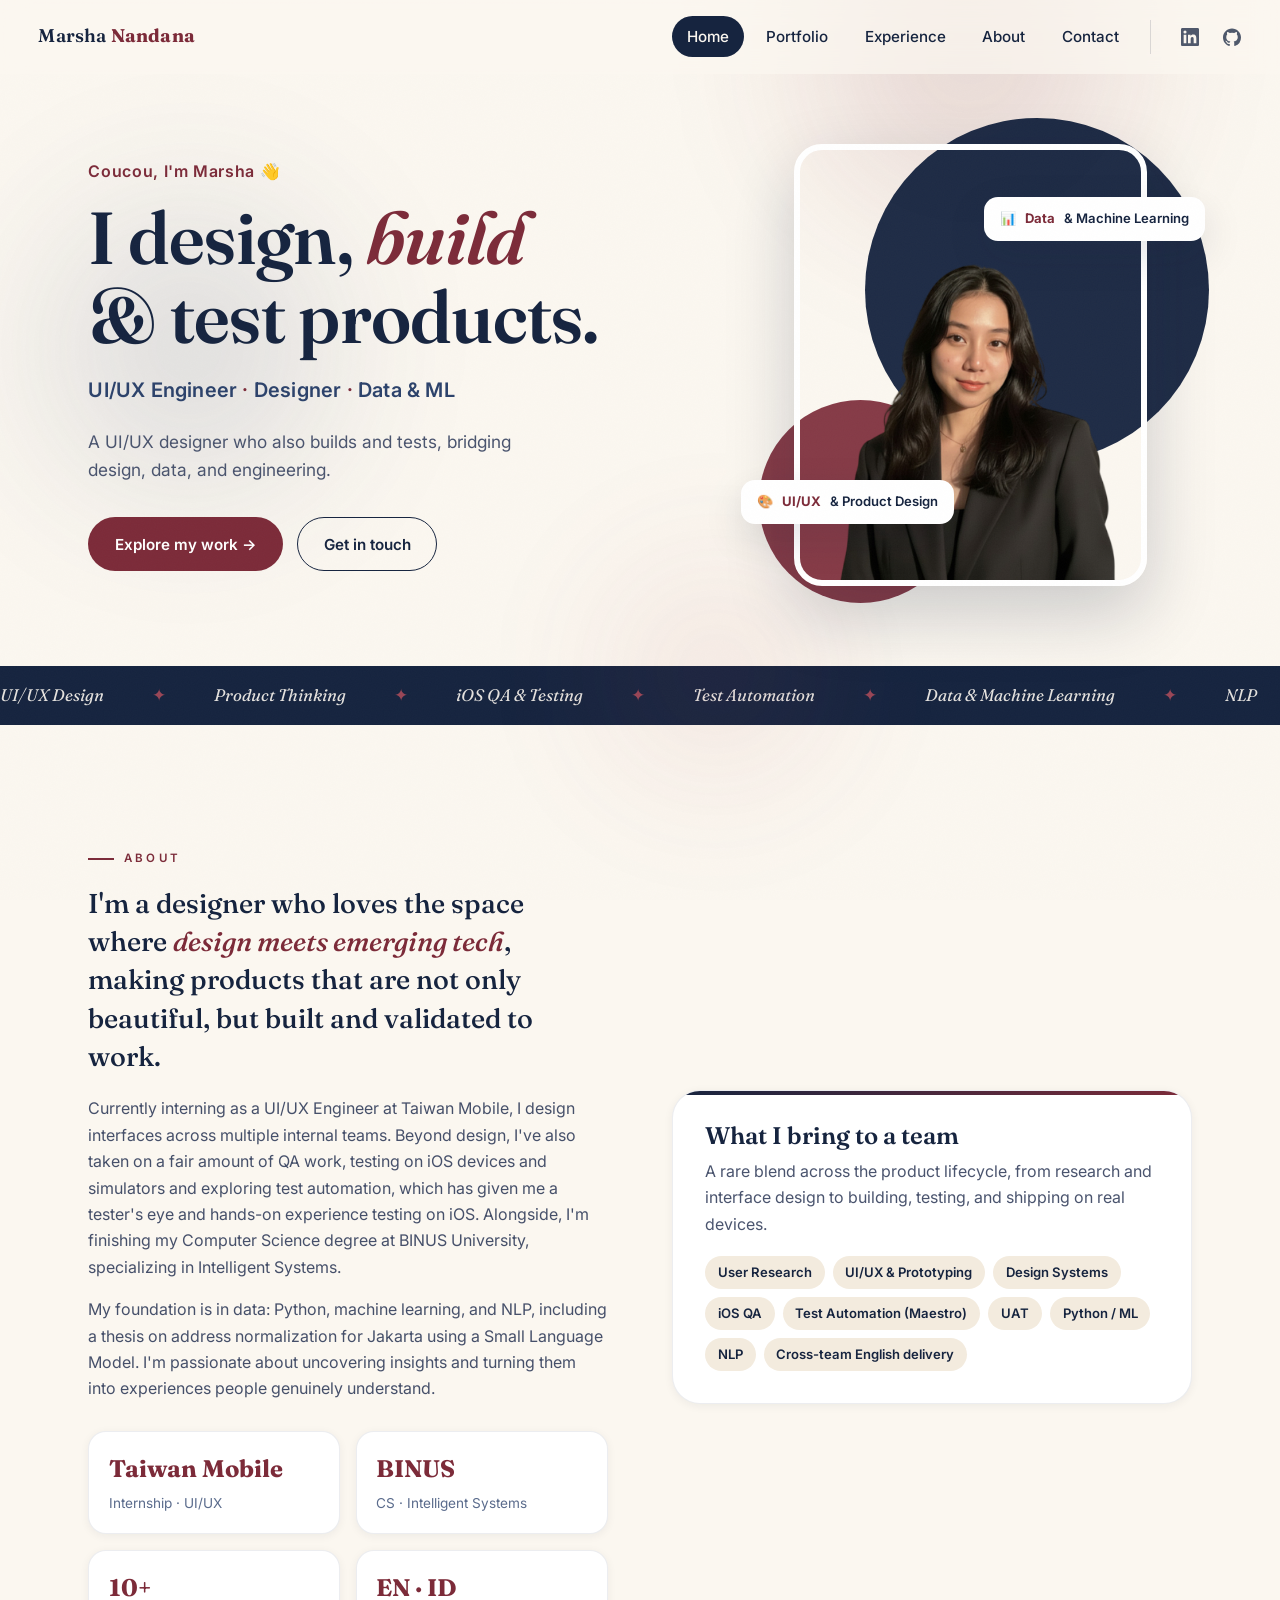
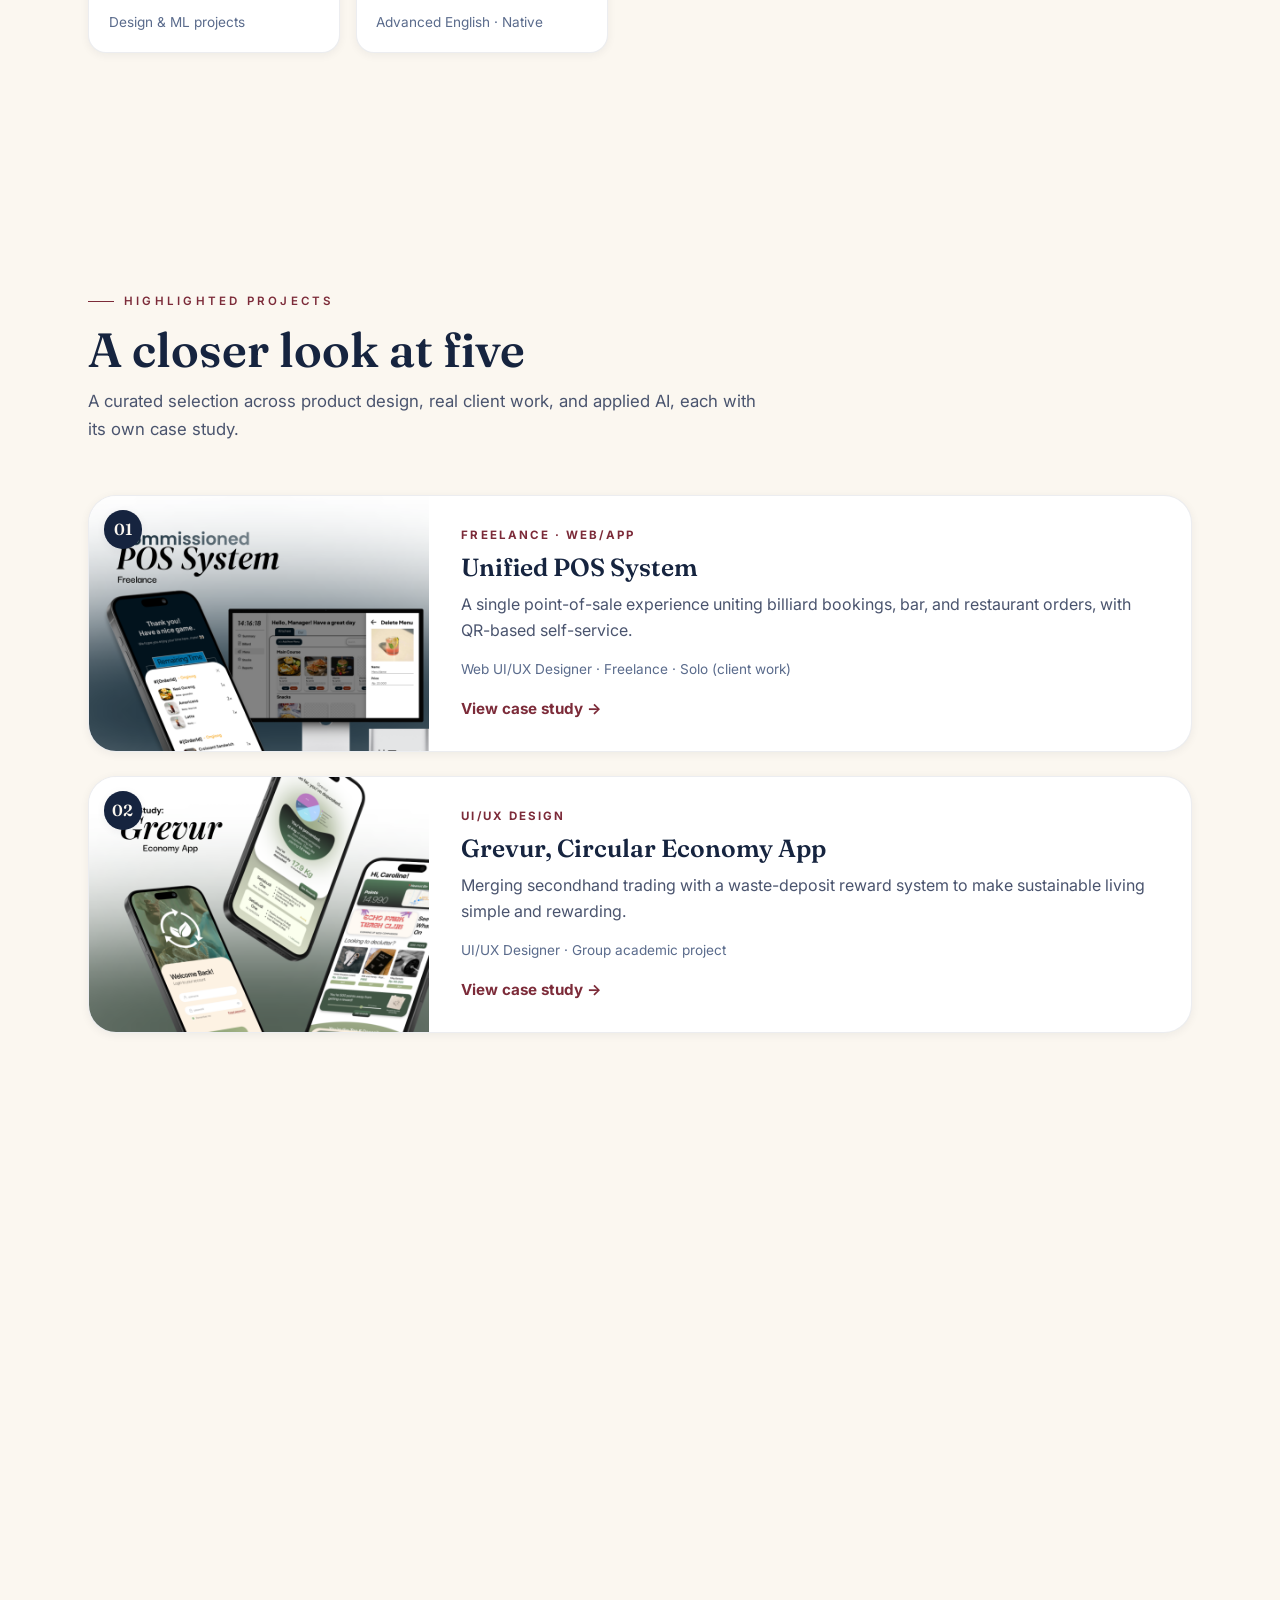
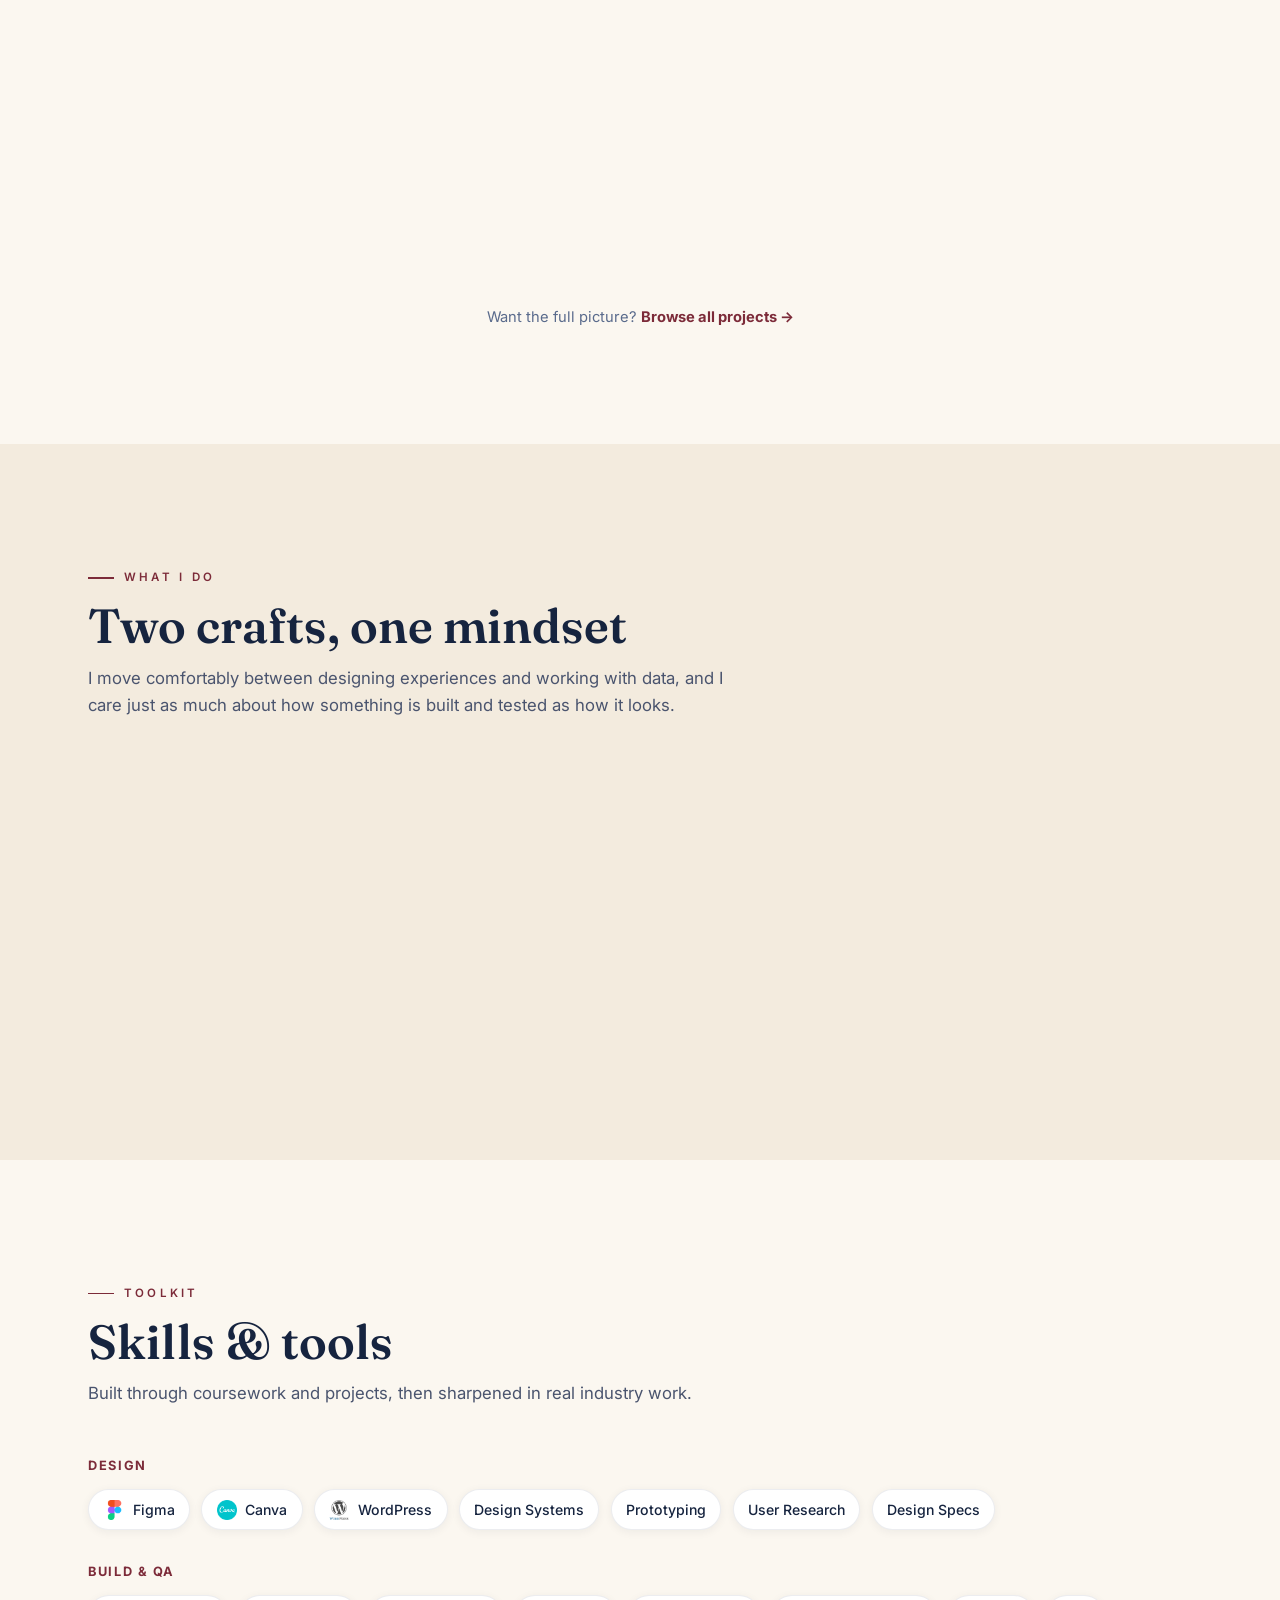
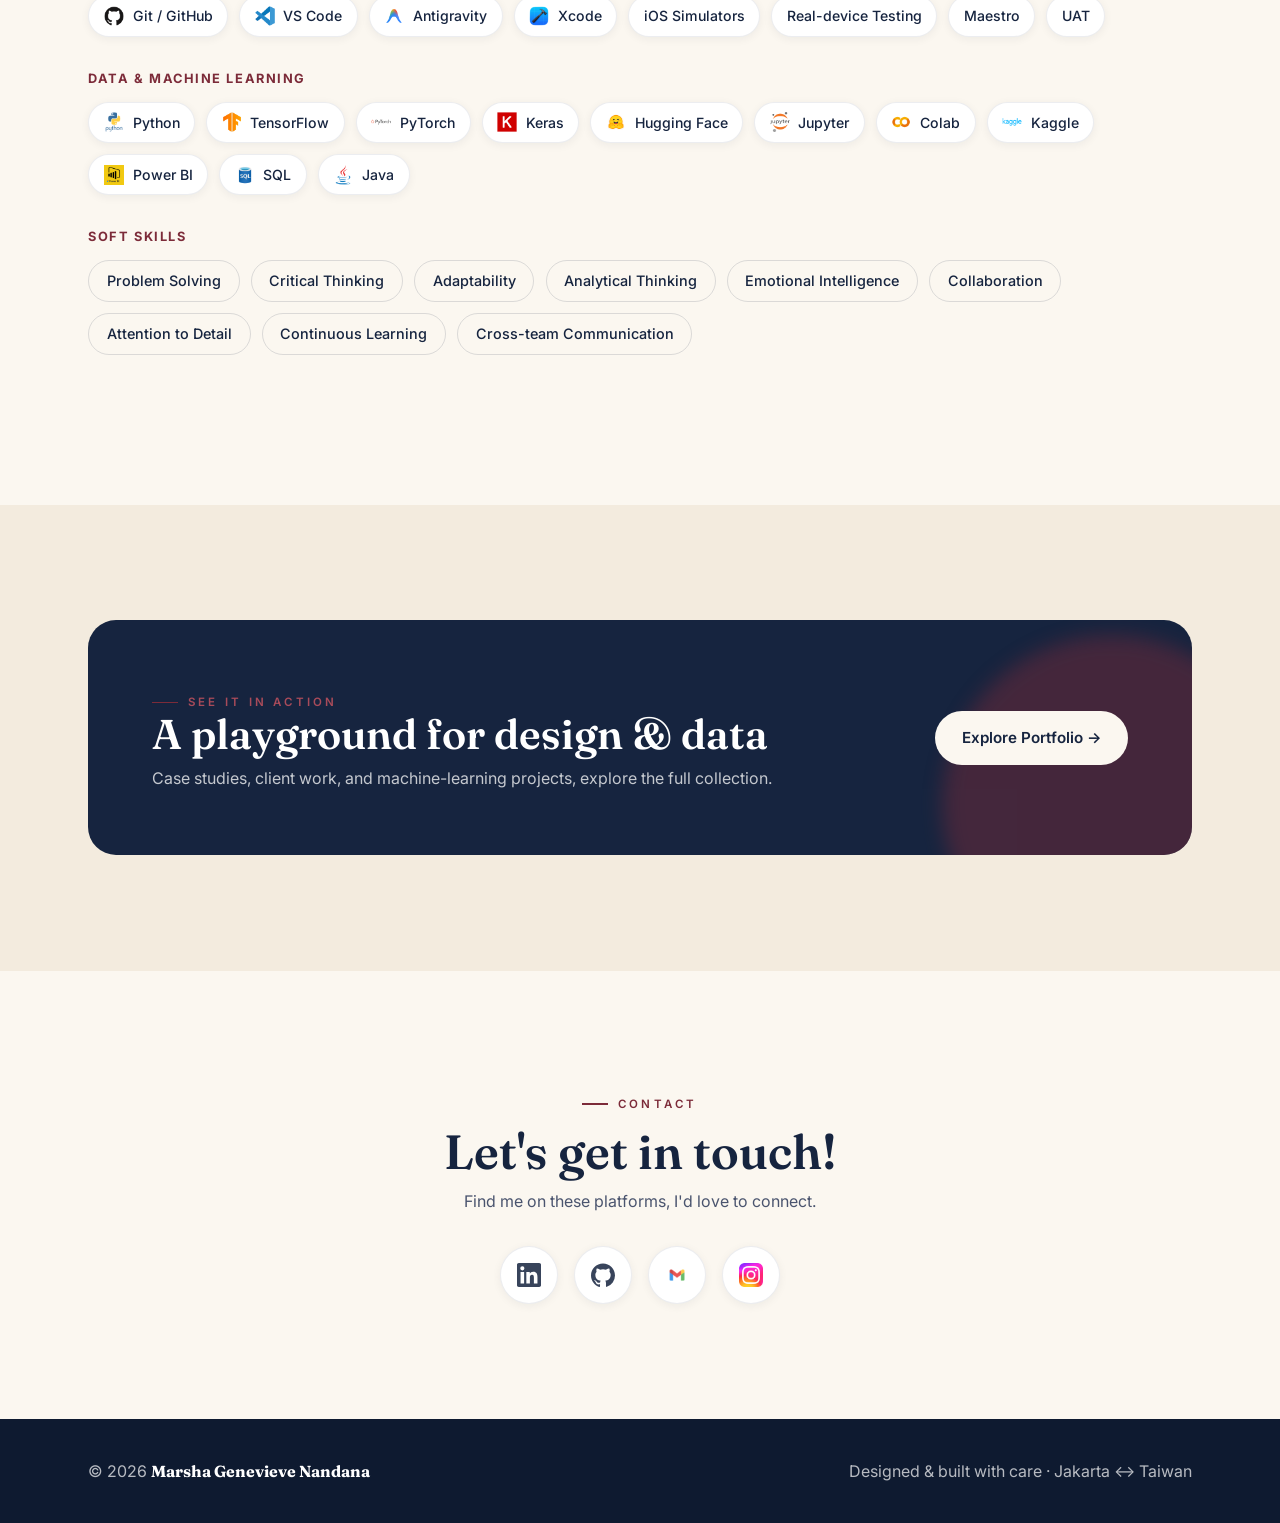
==== index.html @ f272b28a "Initial commit" ====
<!DOCTYPE html>
<html lang="en">

<head>
  <meta charset="UTF-8">
  <meta name="viewport" content="width=device-width, initial-scale=1.0">
  <title>Marsha Genevieve Nandana, UI/UX Designer & Engineer</title>
  <meta name="description"
    content="Marsha Genevieve Nandana, a UI/UX designer who also builds and tests, bridging design, data, and engineering.">
  <link rel="preconnect" href="https://fonts.googleapis.com">
  <link rel="preconnect" href="https://fonts.gstatic.com" crossorigin>
  <link
    href="https://fonts.googleapis.com/css2?family=Fraunces:ital,opsz,wght@0,9..144,400;0,9..144,500;0,9..144,600;1,9..144,400;1,9..144,500&family=Inter:wght@400;500;600;700&display=swap"
    rel="stylesheet">
  <link rel="stylesheet" href="css/style.css">
</head>

<body>

  <!-- NAV -->
  <nav class="nav" id="nav">
    <a href="index.html" class="nav__brand">Marsha <b>Nandana</b></a>
    <div class="nav__links" id="navLinks">
      <a href="index.html" class="active">Home</a>
      <a href="portfolio.html">Portfolio</a>
      <a href="experience.html">Experience</a>
      <a href="index.html#about">About</a>
      <a href="index.html#contact">Contact</a>
      <div class="nav__socials">
        <a href="https://www.linkedin.com/in/marsha-nandana/" target="_blank" rel="noopener"><svg class="ico"
            viewBox="0 0 24 24" fill="currentColor" aria-label="LinkedIn">
            <path
              d="M20.45 20.45h-3.56v-5.57c0-1.33-.03-3.04-1.85-3.04-1.86 0-2.14 1.45-2.14 2.94v5.67H9.34V9h3.42v1.56h.05c.48-.9 1.64-1.85 3.37-1.85 3.6 0 4.27 2.37 4.27 5.46v6.28zM5.34 7.43a2.07 2.07 0 1 1 0-4.14 2.07 2.07 0 0 1 0 4.14zM7.12 20.45H3.56V9h3.56v11.45zM22.22 0H1.77C.8 0 0 .78 0 1.73v20.54C0 23.22.8 24 1.77 24h20.45c.98 0 1.78-.78 1.78-1.73V1.73C24 .78 23.2 0 22.22 0z" />
          </svg></a>
        <a href="https://github.com/Geneviieve" target="_blank" rel="noopener"><svg class="ico" viewBox="0 0 24 24"
            fill="currentColor" aria-label="GitHub">
            <path
              d="M12 .5C5.37.5 0 5.87 0 12.5c0 5.3 3.44 9.8 8.21 11.39.6.11.82-.26.82-.58l-.01-2.05c-3.34.73-4.04-1.61-4.04-1.61-.55-1.39-1.34-1.76-1.34-1.76-1.09-.75.08-.73.08-.73 1.2.09 1.84 1.24 1.84 1.24 1.07 1.83 2.81 1.3 3.5.99.11-.78.42-1.3.76-1.6-2.67-.3-5.47-1.33-5.47-5.93 0-1.31.47-2.38 1.24-3.22-.12-.3-.54-1.52.12-3.17 0 0 1.01-.32 3.3 1.23a11.5 11.5 0 0 1 6 0c2.29-1.55 3.3-1.23 3.3-1.23.66 1.65.24 2.87.12 3.17.77.84 1.24 1.91 1.24 3.22 0 4.61-2.81 5.62-5.49 5.92.43.37.81 1.1.81 2.22l-.01 3.29c0 .32.21.7.82.58A12.01 12.01 0 0 0 24 12.5C24 5.87 18.63.5 12 .5z" />
          </svg></a>
      </div>
    </div>
    <button class="nav__toggle" id="navToggle" aria-label="Menu"><span></span><span></span><span></span></button>
  </nav>

  <!-- HERO -->
  <header class="hero container">
    <div class="hero-aurora"><span></span><span></span><span></span></div>
    <div class="hero__grid">
      <div class="reveal">
        <p class="hero__hello">Coucou, I'm Marsha 👋</p>
        <h1>I design, <em>build</em><br>&amp; test products.</h1>
        <p class="hero__role">UI/UX Engineer <span>·</span> Designer <span>·</span> Data &amp; ML</p>
        <p class="lead">A UI/UX designer who also builds and tests, bridging design, data, and engineering.</p>
        <div class="hero__cta">
          <a href="portfolio.html" class="btn btn-primary">Explore my work →</a>
          <a href="index.html#contact" class="btn btn-outline">Get in touch</a>
        </div>
      </div>
      <div class="hero__photo reveal">
        <div class="hero__blob hero__blob--navy"></div>
        <div class="hero__blob hero__blob--maroon"></div>
        <div class="hero__photo-frame">
          <img src="assets/Capture2.png" alt="Marsha Genevieve Nandana">
        </div>
        <div class="hero__badge hero__badge--1">🎨 <b>UI/UX</b> &amp; Product Design</div>
        <div class="hero__badge hero__badge--2">📊 <b>Data</b> &amp; Machine Learning</div>
      </div>
    </div>
  </header>

  <!-- STRIP -->
  <div class="strip">
    <div class="strip__track">
      <span>UI/UX Design</span><span>Product Thinking</span><span>iOS QA &amp; Testing</span><span>Test
        Automation</span><span>Data &amp; Machine Learning</span><span>NLP</span><span>Design Systems</span>
      <span>UI/UX Design</span><span>Product Thinking</span><span>iOS QA &amp; Testing</span><span>Test
        Automation</span><span>Data &amp; Machine Learning</span><span>NLP</span><span>Design Systems</span>
    </div>
  </div>

  <!-- ABOUT -->
  <section class="section" id="about">
    <div class="container about__grid">
      <div class="reveal">
        <span class="eyebrow">About</span>
        <p class="about__lead" style="margin-top:1rem">I'm a designer who loves the space where <em>design meets
            emerging tech</em>, making products that are not only beautiful, but built and validated to work.</p>
        <div class="about__text">
          <p>Currently interning as a UI/UX Engineer at Taiwan Mobile, I design interfaces across multiple internal
            teams. Beyond design, I've also taken on a fair amount of QA work, testing on iOS devices and simulators and
            exploring test automation, which has given me a tester's eye and hands-on experience testing on iOS.
            Alongside, I'm finishing my Computer Science degree at BINUS University, specializing in Intelligent
            Systems.</p>
          <p>My foundation is in data: Python, machine learning, and NLP, including a thesis on address normalization
            for Jakarta using a Small Language Model. I'm passionate about uncovering insights and turning them into
            experiences people genuinely understand.</p>
        </div>
        <div class="about__facts">
          <div class="fact"><b>Taiwan Mobile</b><span>Internship · UI/UX</span></div>
          <div class="fact"><b>BINUS</b><span>CS · Intelligent Systems</span></div>
          <div class="fact"><b data-count="10" data-suffix="+">0+</b><span>Design &amp; ML projects</span></div>
          <div class="fact"><b>EN · ID</b><span>Advanced English · Native</span></div>
        </div>
      </div>
      <div class="reveal about__media">
        <div class="hl-card" style="margin-bottom:0">
          <h3>What I bring to a team</h3>
          <p>A rare blend across the product lifecycle, from research and interface design to building, testing, and
            shipping on real devices.</p>
          <ul>
            <li>User Research</li>
            <li>UI/UX &amp; Prototyping</li>
            <li>Design Systems</li>
            <li>iOS QA</li>
            <li>Test Automation (Maestro)</li>
            <li>UAT</li>
            <li>Python / ML</li>
            <li>NLP</li>
            <li>Cross-team English delivery</li>
          </ul>
        </div>
      </div>
    </div>
  </section>

  <!-- FEATURED / HIGHLIGHTED PROJECTS -->
  <section class="section" id="featured">
    <div class="container">
      <div class="sec-head">
        <span class="eyebrow">Highlighted Projects</span>
        <h2>A closer look at five</h2>
        <p>A curated selection across product design, real client work, and applied AI, each with its own case study.
        </p>
      </div>
      <div class="feat-list" id="featList"></div>
      <p class="feat-note">Want the full picture? <a href="portfolio.html" class="text-maroon"
          style="font-weight:700">Browse all projects →</a></p>
    </div>
  </section>

  <!-- HIGHLIGHTS -->
  <section class="section section--soft">
    <div class="container">
      <div class="sec-head">
        <span class="eyebrow">What I do</span>
        <h2>Two crafts, one mindset</h2>
        <p>I move comfortably between designing experiences and working with data, and I care just as much about how
          something is built and tested as how it looks.</p>
      </div>
      <div class="hl-grid">
        <div class="hl-card reveal">
          <h3>Design &amp; Product</h3>
          <p>I craft interfaces that are visually considered, accessible, and genuinely easy to use, backed by research
            and refined through real client and team feedback.</p>
          <ul>
            <li>UI/UX Design</li>
            <li>Wireframing &amp; Prototyping</li>
            <li>Design Systems</li>
            <li>Mobile &amp; Web</li>
            <li>Graphic Design</li>
          </ul>
        </div>
        <div class="hl-card reveal">
          <h3>Data &amp; Machine Learning</h3>
          <p>I experiment with data and apply both custom and pre-trained models, from EDA and NLP to recommendation and
            classification, to solve real-world problems.</p>
          <ul>
            <li>EDA</li>
            <li>NLP &amp; SLM</li>
            <li>Model Evaluation</li>
            <li>Recommenders</li>
            <li>Data Storytelling</li>
          </ul>
        </div>
      </div>
    </div>
  </section>

  <!-- SKILLS -->
  <section class="section" id="skills">
    <div class="container">
      <div class="sec-head">
        <span class="eyebrow">Toolkit</span>
        <h2>Skills &amp; tools</h2>
        <p>Built through coursework and projects, then sharpened in real industry work.</p>
      </div>

      <div class="skills__group reveal">
        <h4>Design</h4>
        <div class="skills__icons">
          <span class="skill-chip"><img src="assets/logos/figma.png" alt="">Figma</span>
          <span class="skill-chip"><img src="assets/logos/canva.png" alt="">Canva</span>
          <span class="skill-chip"><img src="assets/logos/wordpress.png" alt="">WordPress</span>
          <span class="skill-chip">Design Systems</span>
          <span class="skill-chip">Prototyping</span>
          <span class="skill-chip">User Research</span>
          <span class="skill-chip">Design Specs</span>
        </div>
      </div>

      <div class="skills__group reveal">
        <h4>Build &amp; QA</h4>
        <div class="skills__icons">
          <span class="skill-chip"><img src="assets/logos/githubl.png" alt="">Git / GitHub</span>
          <span class="skill-chip"><img src="assets/logos/vscode.png" alt="">VS Code</span>
          <span class="skill-chip"><img src="assets/logos/antigravity.png" alt="">Antigravity</span>
          <span class="skill-chip"><img src="assets/logos/xcode.png" alt="">Xcode</span>
          <span class="skill-chip">iOS Simulators</span>
          <span class="skill-chip">Real-device Testing</span>
          <span class="skill-chip">Maestro</span>
          <span class="skill-chip">UAT</span>
        </div>
      </div>

      <div class="skills__group reveal">
        <h4>Data &amp; Machine Learning</h4>
        <div class="skills__icons">
          <span class="skill-chip"><img src="assets/logos/python.png" alt="">Python</span>
          <span class="skill-chip"><img src="assets/logos/tensorflow.png" alt="">TensorFlow</span>
          <span class="skill-chip"><img src="assets/logos/pytorch.png" alt="">PyTorch</span>
          <span class="skill-chip"><img src="assets/logos/keras.png" alt="">Keras</span>
          <span class="skill-chip"><img src="assets/logos/huggingface.png" alt="">Hugging Face</span>
          <span class="skill-chip"><img src="assets/logos/jupyternotebook.png" alt="">Jupyter</span>
          <span class="skill-chip"><img src="assets/logos/colab.png" alt="">Colab</span>
          <span class="skill-chip"><img src="assets/logos/kaggle.png" alt="">Kaggle</span>
          <span class="skill-chip"><img src="assets/logos/powerbi.png" alt="">Power BI</span>
          <span class="skill-chip"><img src="assets/logos/sql.png" alt="">SQL</span>
          <span class="skill-chip"><img src="assets/logos/java.png" alt="">Java</span>
        </div>
      </div>

      <div class="skills__group reveal">
        <h4>Soft skills</h4>
        <div class="soft-grid">
          <span class="soft-tag">Problem Solving</span>
          <span class="soft-tag">Critical Thinking</span>
          <span class="soft-tag">Adaptability</span>
          <span class="soft-tag">Analytical Thinking</span>
          <span class="soft-tag">Emotional Intelligence</span>
          <span class="soft-tag">Collaboration</span>
          <span class="soft-tag">Attention to Detail</span>
          <span class="soft-tag">Continuous Learning</span>
          <span class="soft-tag">Cross-team Communication</span>
        </div>
      </div>
    </div>
  </section>

  <!-- CTA -->
  <section class="section section--soft">
    <div class="container">
      <div class="cta reveal">
        <div class="cta__inner">
          <div>
            <span class="eyebrow" style="color:var(--maroon-soft)">See it in action</span>
            <h2>A playground for design &amp; data</h2>
            <p>Case studies, client work, and machine-learning projects, explore the full collection.</p>
          </div>
          <a href="portfolio.html" class="btn btn-primary">Explore Portfolio →</a>
        </div>
      </div>
    </div>
  </section>

  <!-- CONTACT -->
  <section class="section contact" id="contact">
    <div class="container">
      <span class="eyebrow" style="justify-content:center">Contact</span>
      <h2 style="font-size:clamp(2rem,4.5vw,3rem);margin-top:.8rem">Let's get in touch!</h2>
      <p style="color:#4a546e;margin-top:.6rem">Find me on these platforms, I'd love to connect.</p>
      <div class="contact__socials">
        <a href="https://www.linkedin.com/in/marsha-nandana/" target="_blank" rel="noopener"><svg class="ico"
            viewBox="0 0 24 24" fill="currentColor" aria-label="LinkedIn">
            <path
              d="M20.45 20.45h-3.56v-5.57c0-1.33-.03-3.04-1.85-3.04-1.86 0-2.14 1.45-2.14 2.94v5.67H9.34V9h3.42v1.56h.05c.48-.9 1.64-1.85 3.37-1.85 3.6 0 4.27 2.37 4.27 5.46v6.28zM5.34 7.43a2.07 2.07 0 1 1 0-4.14 2.07 2.07 0 0 1 0 4.14zM7.12 20.45H3.56V9h3.56v11.45zM22.22 0H1.77C.8 0 0 .78 0 1.73v20.54C0 23.22.8 24 1.77 24h20.45c.98 0 1.78-.78 1.78-1.73V1.73C24 .78 23.2 0 22.22 0z" />
          </svg></a>
        <a href="https://github.com/Geneviieve" target="_blank" rel="noopener"><svg class="ico" viewBox="0 0 24 24"
            fill="currentColor" aria-label="GitHub">
            <path
              d="M12 .5C5.37.5 0 5.87 0 12.5c0 5.3 3.44 9.8 8.21 11.39.6.11.82-.26.82-.58l-.01-2.05c-3.34.73-4.04-1.61-4.04-1.61-.55-1.39-1.34-1.76-1.34-1.76-1.09-.75.08-.73.08-.73 1.2.09 1.84 1.24 1.84 1.24 1.07 1.83 2.81 1.3 3.5.99.11-.78.42-1.3.76-1.6-2.67-.3-5.47-1.33-5.47-5.93 0-1.31.47-2.38 1.24-3.22-.12-.3-.54-1.52.12-3.17 0 0 1.01-.32 3.3 1.23a11.5 11.5 0 0 1 6 0c2.29-1.55 3.3-1.23 3.3-1.23.66 1.65.24 2.87.12 3.17.77.84 1.24 1.91 1.24 3.22 0 4.61-2.81 5.62-5.49 5.92.43.37.81 1.1.81 2.22l-.01 3.29c0 .32.21.7.82.58A12.01 12.01 0 0 0 24 12.5C24 5.87 18.63.5 12 .5z" />
          </svg></a>
        <a href="mailto:marsha.nandana@gmail.com"><img src="assets/gmail.png" alt="Email"></a>
        <a href="https://www.instagram.com/marsha.nandana" target="_blank" rel="noopener"><img
            src="assets/instagram.png" alt="Instagram"></a>
      </div>
    </div>
  </section>

  <!-- FOOTER -->
  <footer class="footer">
    <div class="container footer__inner">
      <span>© <span id="yr"></span> <b>Marsha Genevieve Nandana</b></span>
      <span>Designed &amp; built with care · Jakarta ↔ Taiwan</span>
    </div>
  </footer>

  <script src="js/projects.js"></script>
  <script>
    (function () {
      var ids = ["pos-system", "grevur", "notora", "freelance-web", "nlp-classifier"];
      var byId = {}; (window.PROJECTS || []).forEach(function (p) { byId[p.id] = p; });
      var html = ids.map(function (id, i) {
        var p = byId[id]; if (!p) return '';
        var n = ('0' + (i + 1)).slice(-2);
        return '<a class="feat-card reveal" href="project.html?id=' + p.id + '">'
          + '<div class="feat-card__img"><span class="feat-num">' + n + '</span>'
          + '<img loading="lazy" src="' + p.card + '" alt="' + p.title + '"></div>'
          + '<div class="feat-card__body">'
          + '<span class="feat-card__cat">' + p.catLabel + '</span>'
          + '<h3>' + p.title + '</h3>'
          + '<p>' + p.summary + '</p>'
          + '<div class="feat-card__meta">' + p.role + ' · ' + p.type + '</div>'
          + '<span class="feat-card__cta">View case study →</span>'
          + '</div></a>';
      }).join('');
      var el = document.getElementById('featList'); if (el) el.innerHTML = html;
    })();
  </script>
  <script src="js/main.js"></script>
</body>

</html>
---- css/style.css ----
/* =========================================================
   Marsha Genevieve Nandana — Portfolio
   Palette: ivory canvas · navy · maroon
   ========================================================= */

:root{
  --ivory:        #FBF7F0;
  --ivory-soft:   #F3EBDE;
  --ivory-deep:   #EADFCD;
  --navy:         #16243F;
  --navy-deep:    #0E1A30;
  --navy-mid:     #2C426B;
  --navy-soft:    #5A6B8C;
  --maroon:       #7C2B39;
  --maroon-deep:  #5E1F2B;
  --maroon-soft:  #A84B5A;
  --ink:          #20293F;
  --line:         rgba(22,36,63,.14);
  --line-soft:    rgba(22,36,63,.08);
  --shadow-sm:    0 2px 10px rgba(14,26,48,.06);
  --shadow-md:    0 14px 40px rgba(14,26,48,.12);
  --shadow-lg:    0 28px 70px rgba(14,26,48,.20);
  --r-sm: 10px; --r-md: 18px; --r-lg: 28px;
  --maxw: 1180px;
  --ease: cubic-bezier(.22,.61,.36,1);
}

*{box-sizing:border-box;margin:0;padding:0}
html{scroll-behavior:smooth}
body{
  font-family:'Inter',system-ui,sans-serif;
  background:var(--ivory);
  color:var(--ink);
  line-height:1.65;
  -webkit-font-smoothing:antialiased;
  overflow-x:hidden;
}
img{max-width:100%;display:block}
a{color:inherit;text-decoration:none}

h1,h2,h3,h4,.serif{font-family:'Fraunces',Georgia,serif;color:var(--navy);line-height:1.08;font-weight:600}
.eyebrow{
  font-family:'Inter',sans-serif;
  text-transform:uppercase;letter-spacing:.28em;font-size:.72rem;font-weight:600;
  color:var(--maroon);display:inline-flex;align-items:center;gap:.6rem;
}
.eyebrow::before{content:"";width:26px;height:1.5px;background:var(--maroon);display:inline-block}

.container{max-width:var(--maxw);margin:0 auto;padding:0 clamp(1.2rem,4vw,2.4rem)}
.section{padding:clamp(4rem,9vw,7.5rem) 0}
.section--soft{background:var(--ivory-soft)}
.text-maroon{color:var(--maroon)}
.text-navy{color:var(--navy)}

/* ---------- Buttons ---------- */
.btn{
  display:inline-flex;align-items:center;gap:.6rem;
  padding:.85rem 1.6rem;border-radius:100px;font-weight:600;font-size:.95rem;
  border:1.5px solid transparent;cursor:pointer;transition:.3s var(--ease);
  white-space:nowrap;
}
.btn-primary{background:var(--maroon);color:#fff}
.btn-primary:hover{background:var(--maroon-deep);transform:translateY(-2px);box-shadow:0 10px 26px rgba(94,31,43,.35)}
.btn-outline{border-color:var(--navy);color:var(--navy);background:transparent}
.btn-outline:hover{background:var(--navy);color:var(--ivory);transform:translateY(-2px)}
.btn-ghost{color:var(--navy);padding-left:0}
.btn-ghost:hover{color:var(--maroon);gap:.9rem}

/* ---------- Navbar ---------- */
.nav{
  position:fixed;top:0;left:0;right:0;z-index:100;
  display:flex;align-items:center;justify-content:space-between;
  padding:1rem clamp(1.2rem,4vw,2.4rem);
  background:rgba(251,247,240,.72);backdrop-filter:blur(14px);
  border-bottom:1px solid transparent;transition:.35s var(--ease);
}
.nav.scrolled{border-bottom:1px solid var(--line-soft);box-shadow:var(--shadow-sm)}
.nav__brand{font-family:'Fraunces',serif;font-weight:600;font-size:1.15rem;color:var(--navy);letter-spacing:.01em}
.nav__brand b{color:var(--maroon)}
.nav__links{display:flex;align-items:center;gap:.4rem;flex-wrap:nowrap}
.nav__links a{white-space:nowrap}
.nav__links a{
  padding:.5rem .95rem;border-radius:100px;font-weight:500;font-size:.95rem;
  color:var(--navy);transition:.25s var(--ease);
}
.nav__links a:hover{color:var(--maroon)}
.nav__links a.active{background:var(--navy);color:var(--ivory)}
.nav__socials{display:flex;gap:.5rem;margin-left:.6rem;padding-left:.9rem;border-left:1px solid var(--line)}
.nav__socials a{width:34px;height:34px;flex:0 0 34px;display:grid;place-items:center;border-radius:50%;transition:.25s var(--ease)}
.nav__socials a:hover{background:var(--ivory-deep);transform:translateY(-2px)}
.nav__socials a{color:var(--navy)}
.nav__socials .ico{width:18px;height:18px;display:block;opacity:.75;transition:.25s var(--ease)}
.nav__socials a:hover .ico{opacity:1}
.nav__toggle{display:none;background:none;border:none;cursor:pointer;flex-direction:column;gap:5px}
.nav__toggle span{width:24px;height:2px;background:var(--navy);transition:.3s}

/* ---------- Hero ---------- */
.hero{position:relative;padding-top:clamp(8rem,16vh,11rem);padding-bottom:clamp(3rem,7vw,5rem)}
.hero__grid{display:grid;grid-template-columns:1.15fr .85fr;gap:clamp(2rem,5vw,4.5rem);align-items:center}
.hero__hello{font-size:1rem;color:var(--maroon);font-weight:600;letter-spacing:.04em;margin-bottom:.8rem}
.hero h1{font-size:clamp(2.6rem,6vw,4.6rem);font-weight:600;letter-spacing:-.01em}
.hero h1 em{font-style:italic;color:var(--maroon)}
.hero__role{font-family:'Inter',sans-serif;font-weight:600;color:var(--navy-mid);font-size:clamp(1rem,2.2vw,1.25rem);margin:1.1rem 0 1.3rem;letter-spacing:.01em}
.hero__role span{color:var(--maroon)}
.hero p.lead{font-size:1.08rem;color:#4a546e;max-width:30rem;margin-bottom:2rem}
.hero__cta{display:flex;gap:.9rem;flex-wrap:wrap}
.hero__photo{position:relative;display:grid;place-items:center}
.hero__photo-frame{
  position:relative;width:min(360px,80%);aspect-ratio:4/5;border-radius:var(--r-lg);
  overflow:hidden;box-shadow:var(--shadow-lg);z-index:2;
  border:6px solid #fff;
}
.hero__photo-frame img{width:100%;height:100%;object-fit:cover}
.hero__blob{position:absolute;border-radius:50%;z-index:1}
.hero__blob--navy{width:78%;aspect-ratio:1;background:var(--navy);top:-6%;right:-4%;opacity:.96}
.hero__blob--maroon{width:46%;aspect-ratio:1;background:var(--maroon);bottom:-4%;left:2%;opacity:.92}
.hero__badge{
  position:absolute;z-index:3;background:#fff;border-radius:14px;padding:.7rem 1rem;
  box-shadow:var(--shadow-md);font-size:.82rem;font-weight:600;color:var(--navy);
  display:flex;align-items:center;gap:.55rem;
}
.hero__badge b{color:var(--maroon)}
.hero__badge--1{bottom:14%;left:-2%}
.hero__badge--2{top:12%;right:-3%}

/* ---------- Marquee strip ---------- */
.strip{background:var(--navy);color:var(--ivory);padding:1rem 0;overflow:hidden;white-space:nowrap}
.strip__track{display:inline-flex;gap:3rem;animation:marquee 28s linear infinite;will-change:transform}
.strip__track span{font-family:'Fraunces',serif;font-size:1.05rem;font-style:italic;opacity:.9;display:inline-flex;gap:3rem;align-items:center}
.strip__track span::after{content:"✦";color:var(--maroon-soft);font-style:normal}
@keyframes marquee{from{transform:translateX(0)}to{transform:translateX(-50%)}}

/* ---------- Section headers ---------- */
.sec-head{max-width:42rem;margin-bottom:clamp(2rem,5vw,3.2rem)}
.sec-head h2{font-size:clamp(2rem,4.5vw,3rem);margin-top:.8rem}
.sec-head p{color:#4a546e;margin-top:.8rem;font-size:1.05rem}
.sec-head--center{margin-left:auto;margin-right:auto;text-align:center}
.sec-head--center .eyebrow{justify-content:center}

/* ---------- About ---------- */
.about__grid{display:grid;grid-template-columns:1fr 1fr;gap:clamp(2rem,5vw,4rem);align-items:center}
.about__lead{font-family:'Fraunces',serif;font-size:clamp(1.3rem,2.6vw,1.7rem);color:var(--navy);font-weight:500;line-height:1.4;margin-bottom:1.3rem}
.about__lead em{color:var(--maroon);font-style:italic}
.about__text p{color:#46506a;margin-bottom:1rem}
.about__facts{display:grid;grid-template-columns:1fr 1fr;gap:1rem;margin-top:1.8rem}
.fact{background:#fff;border:1px solid var(--line-soft);border-radius:var(--r-md);padding:1.1rem 1.2rem;box-shadow:var(--shadow-sm)}
.fact b{font-family:'Fraunces',serif;font-size:1.5rem;color:var(--maroon);display:block}
.fact span{font-size:.85rem;color:var(--navy-soft)}

/* ---------- Highlights cards ---------- */
.hl-grid{display:grid;grid-template-columns:1fr 1fr;gap:1.6rem}
.hl-card{
  background:#fff;border:1px solid var(--line-soft);border-radius:var(--r-lg);
  padding:2rem;box-shadow:var(--shadow-sm);transition:.35s var(--ease);position:relative;overflow:hidden;
}
.hl-card::before{content:"";position:absolute;top:0;left:0;width:100%;height:4px;background:linear-gradient(90deg,var(--navy),var(--maroon))}
.hl-card:hover{transform:translateY(-6px);box-shadow:var(--shadow-md)}
.hl-card h3{font-size:1.5rem;margin-bottom:.6rem}
.hl-card p{color:#4a546e;margin-bottom:1.2rem}
.hl-card ul{list-style:none;display:flex;flex-wrap:wrap;gap:.5rem}
.hl-card ul li{font-size:.82rem;font-weight:600;color:var(--navy);background:var(--ivory-soft);padding:.35rem .8rem;border-radius:100px}

/* ---------- Featured / Highlighted projects ---------- */
.feat-list{display:flex;flex-direction:column;gap:1.5rem}
.feat-card{
  display:grid;grid-template-columns:340px 1fr;background:#fff;border:1px solid var(--line-soft);
  border-radius:var(--r-lg);overflow:hidden;box-shadow:var(--shadow-sm);transition:.4s var(--ease);
}
.feat-card:hover{transform:translateY(-5px);box-shadow:var(--shadow-md)}
.feat-card__img{position:relative;overflow:hidden;background:var(--ivory-deep);min-height:230px}
.feat-card__img img{width:100%;height:100%;object-fit:cover;transition:.6s var(--ease)}
.feat-card:hover .feat-card__img img{transform:scale(1.05)}
.feat-num{
  position:absolute;top:.9rem;left:.9rem;width:2.4rem;height:2.4rem;border-radius:50%;
  background:var(--navy);color:var(--ivory);display:grid;place-items:center;
  font-family:'Fraunces',serif;font-weight:600;font-size:1rem;box-shadow:var(--shadow-sm);
}
.feat-card__body{padding:1.8rem 2rem;display:flex;flex-direction:column;justify-content:center}
.feat-card__cat{font-size:.72rem;text-transform:uppercase;letter-spacing:.18em;font-weight:700;color:var(--maroon);margin-bottom:.5rem}
.feat-card__body h3{font-size:1.55rem;line-height:1.15}
.feat-card__body p{color:#4a546e;margin:.6rem 0 .9rem;font-size:1rem}
.feat-card__meta{font-size:.85rem;color:var(--navy-soft);margin-bottom:1rem}
.feat-card__cta{color:var(--maroon);font-weight:700;font-size:.95rem;display:inline-flex;gap:.4rem;transition:.25s var(--ease)}
.feat-card:hover .feat-card__cta{gap:.8rem}
.feat-note{margin-top:1.8rem;text-align:center;color:var(--navy-soft);font-size:.92rem}

/* ---------- Experience / timeline ---------- */
.xp-wrap{position:relative;max-width:54rem;margin:0 auto;padding-left:1.5rem}
.xp-wrap::before{content:"";position:absolute;left:5px;top:8px;bottom:8px;width:2px;background:linear-gradient(var(--maroon),var(--ivory-deep))}
.xp-item{position:relative;padding:0 0 2.6rem 2rem}
.xp-item::before{content:"";position:absolute;left:-1.5rem;top:4px;width:14px;height:14px;border-radius:50%;background:var(--maroon);border:3px solid var(--ivory);box-shadow:0 0 0 2px var(--maroon)}
.xp-item:last-child{padding-bottom:0}
.xp-card{background:#fff;border:1px solid var(--line-soft);border-radius:var(--r-lg);padding:1.8rem 2rem;box-shadow:var(--shadow-sm)}
.xp-head{display:flex;justify-content:space-between;flex-wrap:wrap;gap:.4rem;align-items:baseline;margin-bottom:.2rem}
.xp-head h3{font-size:1.4rem}
.xp-org{color:var(--maroon);font-weight:600}
.xp-dates{font-size:.85rem;color:var(--navy-soft);font-weight:600;white-space:nowrap}
.xp-type{font-size:.82rem;color:var(--navy-soft);margin-bottom:1rem}
.xp-sub{font-family:'Inter',sans-serif;text-transform:uppercase;letter-spacing:.12em;font-size:.72rem;color:var(--maroon);font-weight:700;margin:1.1rem 0 .5rem}
.xp-card p{color:#46506a;margin-bottom:.6rem}
.xp-card ul{list-style:none;margin:.2rem 0 .4rem}
.xp-card ul li{position:relative;padding-left:1.2rem;color:#46506a;margin-bottom:.4rem}
.xp-card ul li::before{content:"";position:absolute;left:0;top:.6em;width:6px;height:6px;border-radius:50%;background:var(--maroon)}
.xp-skills{display:flex;flex-wrap:wrap;gap:.5rem;margin-top:.6rem}
.xp-skills span{background:var(--ivory-soft);border:1px solid var(--line-soft);color:var(--navy);font-size:.8rem;font-weight:600;padding:.32rem .8rem;border-radius:100px}

@media(max-width:760px){
  .feat-card{grid-template-columns:1fr}
  .feat-card__img{aspect-ratio:16/10;min-height:0}
}

/* ---------- Skills ---------- */
.skills__group{margin-bottom:2.2rem}
.skills__group h4{font-family:'Inter',sans-serif;text-transform:uppercase;letter-spacing:.12em;font-size:.8rem;color:var(--maroon);margin-bottom:1rem;font-weight:700}
.skills__icons{display:flex;flex-wrap:wrap;gap:.7rem}
.skill-chip{
  display:flex;align-items:center;gap:.55rem;background:#fff;border:1px solid var(--line-soft);
  padding:.5rem .9rem;border-radius:100px;box-shadow:var(--shadow-sm);transition:.25s var(--ease);
  font-size:.88rem;font-weight:500;color:var(--navy);
}
.skill-chip:hover{transform:translateY(-3px);border-color:var(--maroon-soft)}
.skill-chip img{width:20px;height:20px;object-fit:contain}
.soft-grid{display:flex;flex-wrap:wrap;gap:.7rem}
.soft-tag{border:1.5px solid var(--line);color:var(--navy);padding:.5rem 1.1rem;border-radius:100px;font-weight:500;font-size:.9rem;transition:.25s var(--ease)}
.soft-tag:hover{background:var(--navy);color:var(--ivory);border-color:var(--navy)}

/* ---------- CTA band ---------- */
.cta{background:var(--navy);color:var(--ivory);border-radius:var(--r-lg);padding:clamp(2.4rem,6vw,4rem);position:relative;overflow:hidden}
.cta::after{content:"";position:absolute;width:340px;height:340px;border-radius:50%;background:var(--maroon);opacity:.45;filter:blur(10px);right:-90px;bottom:-120px}
.cta__inner{position:relative;z-index:2;display:flex;align-items:center;justify-content:space-between;gap:2rem;flex-wrap:wrap}
.cta h2{color:#fff;font-size:clamp(1.8rem,4vw,2.6rem)}
.cta p{color:rgba(255,255,255,.75);margin-top:.5rem}
.cta .btn-primary{background:var(--ivory);color:var(--navy)}
.cta .btn-primary:hover{background:#fff}

/* ---------- Contact ---------- */
.contact{text-align:center}
.contact__socials{display:flex;justify-content:center;gap:1rem;margin-top:2rem;flex-wrap:wrap}
.contact__socials a{
  width:58px;height:58px;border-radius:50%;background:#fff;border:1px solid var(--line-soft);
  display:grid;place-items:center;box-shadow:var(--shadow-sm);transition:.3s var(--ease);
}
.contact__socials a{color:var(--navy)}
.contact__socials a:hover{transform:translateY(-5px);background:var(--navy);color:#fff}
.contact__socials a:hover img{filter:brightness(0) invert(1)}
.contact__socials img{width:24px;height:24px;object-fit:contain;opacity:.85}
.contact__socials .ico{width:24px;height:24px;opacity:.85}

/* ---------- Footer ---------- */
.footer{background:var(--navy-deep);color:rgba(255,255,255,.7);padding:2.4rem 0}
.footer__inner{display:flex;justify-content:space-between;align-items:center;gap:1rem;flex-wrap:wrap}
.footer b{color:#fff;font-family:'Fraunces',serif}
.footer a:hover{color:var(--maroon-soft)}

/* =========================================================
   PORTFOLIO LISTING
   ========================================================= */
.page-hero{padding-top:clamp(8rem,16vh,11rem);padding-bottom:clamp(2rem,5vw,3rem);text-align:center}
.page-hero h1{font-size:clamp(2.6rem,6vw,4.4rem)}
.page-hero h1 em{font-style:italic;color:var(--maroon)}
.page-hero p{color:#4a546e;font-size:1.1rem;margin-top:.8rem}

.filters{display:flex;justify-content:center;gap:.6rem;margin-bottom:2.6rem;flex-wrap:wrap}
.filter-btn{
  padding:.6rem 1.4rem;border-radius:100px;border:1.5px solid var(--line);background:transparent;
  font-weight:600;font-size:.92rem;color:var(--navy);cursor:pointer;transition:.25s var(--ease);
}
.filter-btn:hover{border-color:var(--maroon-soft)}
.filter-btn.active{background:var(--navy);color:var(--ivory);border-color:var(--navy)}

.proj-grid{display:grid;grid-template-columns:repeat(3,1fr);gap:1.6rem}
.proj-card{
  display:block;background:#fff;border:1px solid var(--line-soft);border-radius:var(--r-lg);
  overflow:hidden;box-shadow:var(--shadow-sm);transition:.4s var(--ease);
}
.proj-card:hover{transform:translateY(-8px);box-shadow:var(--shadow-md)}
.proj-card__img{aspect-ratio:4/3;overflow:hidden;background:var(--ivory-deep);position:relative}
.proj-card__img img{width:100%;height:100%;object-fit:cover;transition:.6s var(--ease)}
.proj-card:hover .proj-card__img img{transform:scale(1.06)}
.proj-card__tag{position:absolute;bottom:.9rem;left:.9rem;background:rgba(22,36,63,.85);color:#fff;font-size:.72rem;font-weight:600;padding:.3rem .8rem;border-radius:100px;backdrop-filter:blur(4px)}
.proj-card__tag--wip{background:rgba(124,43,57,.9)}
.proj-card__body{padding:1.3rem 1.4rem 1.5rem}
.proj-card__body h3{font-size:1.3rem;margin-bottom:.3rem}
.proj-card__meta{display:flex;justify-content:space-between;align-items:center;margin-top:.7rem}
.proj-card__cat{font-size:.82rem;color:var(--navy-soft)}
.proj-card__arrow{color:var(--maroon);font-weight:700;transition:.25s var(--ease)}
.proj-card:hover .proj-card__arrow{transform:translateX(4px)}
.proj-hidden{display:none}

/* =========================================================
   PROJECT DETAIL
   ========================================================= */
.detail-hero{background:var(--navy);color:var(--ivory);padding:clamp(7rem,14vh,9.5rem) 0 clamp(3rem,7vw,5rem);position:relative;overflow:hidden}
.detail-hero::after{content:"";position:absolute;width:420px;height:420px;border-radius:50%;background:var(--maroon);opacity:.35;filter:blur(20px);right:-120px;top:-140px}
.detail-hero__inner{position:relative;z-index:2;max-width:50rem}
.crumbs{font-size:.85rem;color:rgba(255,255,255,.6);margin-bottom:1.4rem;display:flex;gap:.5rem;align-items:center}
.crumbs a:hover{color:#fff}
.detail-hero .tags{display:flex;gap:.5rem;flex-wrap:wrap;margin-bottom:1.2rem}
.detail-hero .tags span{font-size:.76rem;font-weight:600;border:1px solid rgba(255,255,255,.3);color:rgba(255,255,255,.85);padding:.3rem .8rem;border-radius:100px}
.detail-hero h1{color:#fff;font-size:clamp(2.2rem,5vw,3.6rem)}
.detail-hero .summary{color:rgba(255,255,255,.82);font-size:1.15rem;margin-top:1rem;max-width:42rem}
.detail-hero__meta{display:flex;gap:2.4rem;margin-top:2rem;flex-wrap:wrap}
.detail-hero__meta div span{display:block;font-size:.72rem;text-transform:uppercase;letter-spacing:.14em;color:var(--maroon-soft);margin-bottom:.2rem}
.detail-hero__meta div b{color:#fff;font-family:'Fraunces',serif;font-weight:500;font-size:1.05rem}
.detail-hero .btn{margin-top:2rem}
.detail-hero .btn-primary{background:var(--maroon)}
.detail-hero .btn-primary:hover{background:var(--maroon-soft)}

.detail-body{padding:clamp(3rem,7vw,5.5rem) 0}
.detail-body__grid{display:grid;grid-template-columns:1fr;gap:clamp(2rem,5vw,3.5rem);max-width:58rem;margin:0 auto}
.block h2{font-size:clamp(1.6rem,3.2vw,2.15rem);margin-bottom:1rem;position:relative;padding-left:1rem}
.block h2::before{content:"";position:absolute;left:0;top:.15em;bottom:.15em;width:4px;border-radius:4px;background:var(--maroon)}
.block p{color:#414c66;margin-bottom:1rem;font-size:1.18rem;line-height:1.75}
.block+.block{margin-top:2.6rem}
.pillars{display:grid;grid-template-columns:repeat(3,1fr);gap:1.2rem;margin-top:1.4rem}
.pillar{background:var(--ivory-soft);border-radius:var(--r-md);padding:1.4rem;border:1px solid var(--line-soft)}
.pillar h4{font-size:1.1rem;color:var(--maroon);margin-bottom:.4rem}
.pillar p{font-size:.92rem;margin:0}
.callout{background:var(--ivory-soft);border-left:4px solid var(--maroon);border-radius:0 var(--r-md) var(--r-md) 0;padding:1.3rem 1.6rem;font-family:'Fraunces',serif;font-style:italic;font-size:1.25rem;color:var(--navy);margin:1.6rem 0}
.tech-list{display:flex;flex-wrap:wrap;gap:.5rem;margin-top:.4rem}
.tech-list span{background:#fff;border:1px solid var(--line);color:var(--navy);font-size:.84rem;font-weight:600;padding:.35rem .85rem;border-radius:100px}
.gallery{display:grid;grid-template-columns:repeat(auto-fill,minmax(220px,1fr));gap:1rem;margin-top:1.4rem}
.gallery a{border-radius:var(--r-md);overflow:hidden;box-shadow:var(--shadow-sm);border:1px solid var(--line-soft);background:#fff;transition:.3s var(--ease)}
.gallery a:hover{transform:translateY(-4px);box-shadow:var(--shadow-md)}
.gallery img{width:100%;height:100%;object-fit:cover}
.note{font-size:.92rem;color:var(--navy-soft);font-style:italic;background:var(--ivory-soft);padding:1rem 1.2rem;border-radius:var(--r-md);margin-top:1.4rem}
.detail-nav{border-top:1px solid var(--line);padding-top:2rem;margin-top:1rem;display:flex;justify-content:space-between;max-width:50rem;margin-left:auto;margin-right:auto}

/* lightbox */
.lb{position:fixed;inset:0;background:rgba(14,26,48,.92);display:none;place-items:center;z-index:1000;padding:2rem;cursor:zoom-out}
.lb.open{display:grid}
.lb img{max-width:92vw;max-height:90vh;border-radius:var(--r-md);box-shadow:var(--shadow-lg)}
.lb__close{position:absolute;top:1.4rem;right:1.8rem;color:#fff;font-size:2rem;cursor:pointer;line-height:1}

/* reveal */
.reveal{opacity:0;transform:translateY(24px);transition:.7s var(--ease)}
.reveal.in{opacity:1;transform:none}

/* =========================================================
   ENHANCEMENTS — tasteful polish
   ========================================================= */
/* scroll progress */
.scroll-progress{position:fixed;top:0;left:0;height:3px;width:0;z-index:300;background:linear-gradient(90deg,var(--maroon),var(--navy));box-shadow:0 0 8px rgba(124,43,57,.4);transition:width .08s linear}

/* film grain */
body::after{content:"";position:fixed;inset:0;pointer-events:none;z-index:2;opacity:.022;
  background-image:url("data:image/svg+xml,%3Csvg xmlns='http://www.w3.org/2000/svg' width='140' height='140'%3E%3Cfilter id='n'%3E%3CfeTurbulence type='fractalNoise' baseFrequency='0.85' numOctaves='2' stitchTiles='stitch'/%3E%3C/filter%3E%3Crect width='100%25' height='100%25' filter='url(%23n)'/%3E%3C/svg%3E")}

/* hero aurora + content layering */
.hero{z-index:1}
.hero__grid{position:relative;z-index:2}
.hero-aurora{position:absolute;top:-15%;left:50%;transform:translateX(-50%);width:100vw;height:130%;z-index:0;pointer-events:none;filter:blur(70px);opacity:.6}
.hero-aurora span{position:absolute;border-radius:50%;display:block}
.hero-aurora span:nth-child(1){width:520px;height:520px;background:radial-gradient(circle,rgba(124,43,57,.34),transparent 62%);top:-12%;right:4%;animation:drift 19s ease-in-out infinite}
.hero-aurora span:nth-child(2){width:480px;height:480px;background:radial-gradient(circle,rgba(44,66,107,.30),transparent 62%);top:24%;left:-4%;animation:drift 24s ease-in-out infinite reverse}
.hero-aurora span:nth-child(3){width:360px;height:360px;background:radial-gradient(circle,rgba(168,75,90,.22),transparent 62%);bottom:-10%;right:30%;animation:drift 28s ease-in-out infinite}
@keyframes drift{0%,100%{transform:translate(0,0) scale(1)}50%{transform:translate(36px,28px) scale(1.08)}}

/* gentle float */
@keyframes float{0%,100%{transform:translateY(0)}50%{transform:translateY(-9px)}}
.hero__badge--1{animation:float 5.5s ease-in-out infinite}
.hero__badge--2{animation:float 6.5s ease-in-out infinite .9s}
.hero__blob--maroon{animation:float 8s ease-in-out infinite}

/* primary button shine */
.btn-primary{position:relative;overflow:hidden}
.btn-primary::after{content:"";position:absolute;top:0;left:-130%;width:55%;height:100%;
  background:linear-gradient(120deg,transparent,rgba(255,255,255,.4),transparent);transform:skewX(-20deg);transition:left .6s var(--ease)}
.btn-primary:hover::after{left:140%}

/* nav link underline */
.nav__links > a{position:relative}
.nav__links > a::after{content:"";position:absolute;left:.95rem;right:.95rem;bottom:.28rem;height:2px;background:var(--maroon);border-radius:2px;transform:scaleX(0);transform-origin:left;transition:transform .28s var(--ease)}
.nav__links > a:hover::after{transform:scaleX(1)}
.nav__links > a.active::after{display:none}

/* back to top */
.to-top{position:fixed;right:1.3rem;bottom:1.3rem;width:46px;height:46px;border-radius:50%;
  background:var(--navy);color:#fff;display:grid;place-items:center;z-index:200;border:none;cursor:pointer;
  font-size:1.15rem;box-shadow:var(--shadow-md);opacity:0;transform:translateY(14px);pointer-events:none;transition:.3s var(--ease)}
.to-top.show{opacity:1;transform:none;pointer-events:auto}
.to-top:hover{background:var(--maroon);transform:translateY(-3px)}

/* card sheen on featured + project cards */
.feat-card,.proj-card{position:relative}
.feat-card__img::after,.proj-card__img::after{content:"";position:absolute;inset:0;background:linear-gradient(120deg,transparent 40%,rgba(255,255,255,.18) 50%,transparent 60%);transform:translateX(-100%);transition:transform .7s var(--ease)}
.feat-card:hover .feat-card__img::after,.proj-card:hover .proj-card__img::after{transform:translateX(100%)}

@media (prefers-reduced-motion: reduce){
  .hero-aurora span,.hero__badge--1,.hero__badge--2,.hero__blob--maroon,.strip__track{animation:none!important}
}

/* ---------- Responsive ---------- */
@media(max-width:900px){
  .hero__grid,.about__grid{grid-template-columns:1fr}
  .hero__photo{order:-1;margin-bottom:1rem}
  .proj-grid{grid-template-columns:repeat(2,1fr)}
  .hl-grid{grid-template-columns:1fr}
  .pillars{grid-template-columns:1fr}
  .about__grid .about__media{display:none}
}
@media(max-width:820px){
  .nav__links{
    position:fixed;top:64px;right:1rem;left:1rem;flex-direction:column;align-items:stretch;
    background:rgba(251,247,240,.98);backdrop-filter:blur(14px);border:1px solid var(--line);
    border-radius:var(--r-md);padding:1rem;box-shadow:var(--shadow-md);
    transform:translateY(-12px);opacity:0;pointer-events:none;transition:.3s var(--ease);
  }
  .nav__links.open{transform:none;opacity:1;pointer-events:auto}
  .nav__socials{border-left:none;border-top:1px solid var(--line);margin:.4rem 0 0;padding:.8rem 0 0;justify-content:center}
  .nav__toggle{display:flex}
  .proj-grid{grid-template-columns:1fr}
  .about__facts{grid-template-columns:1fr 1fr}
  .detail-hero__meta{gap:1.4rem}
}
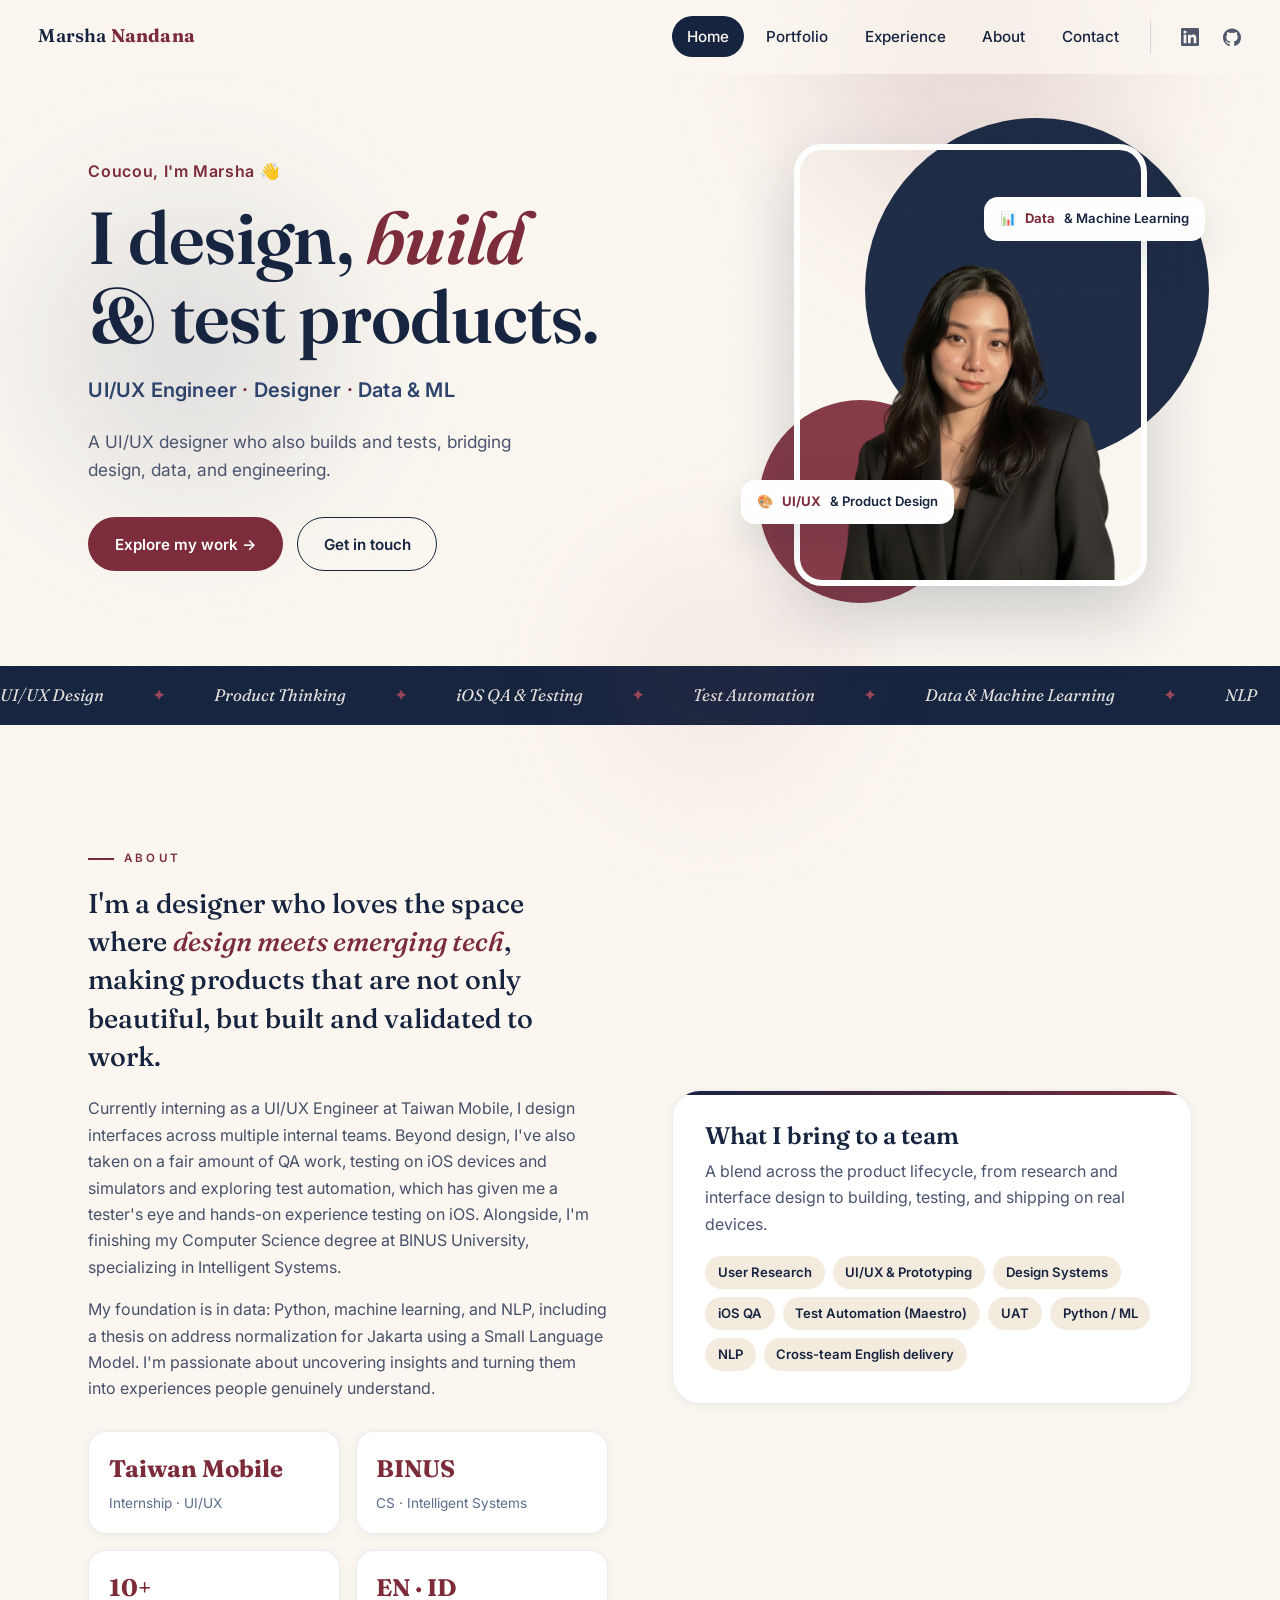
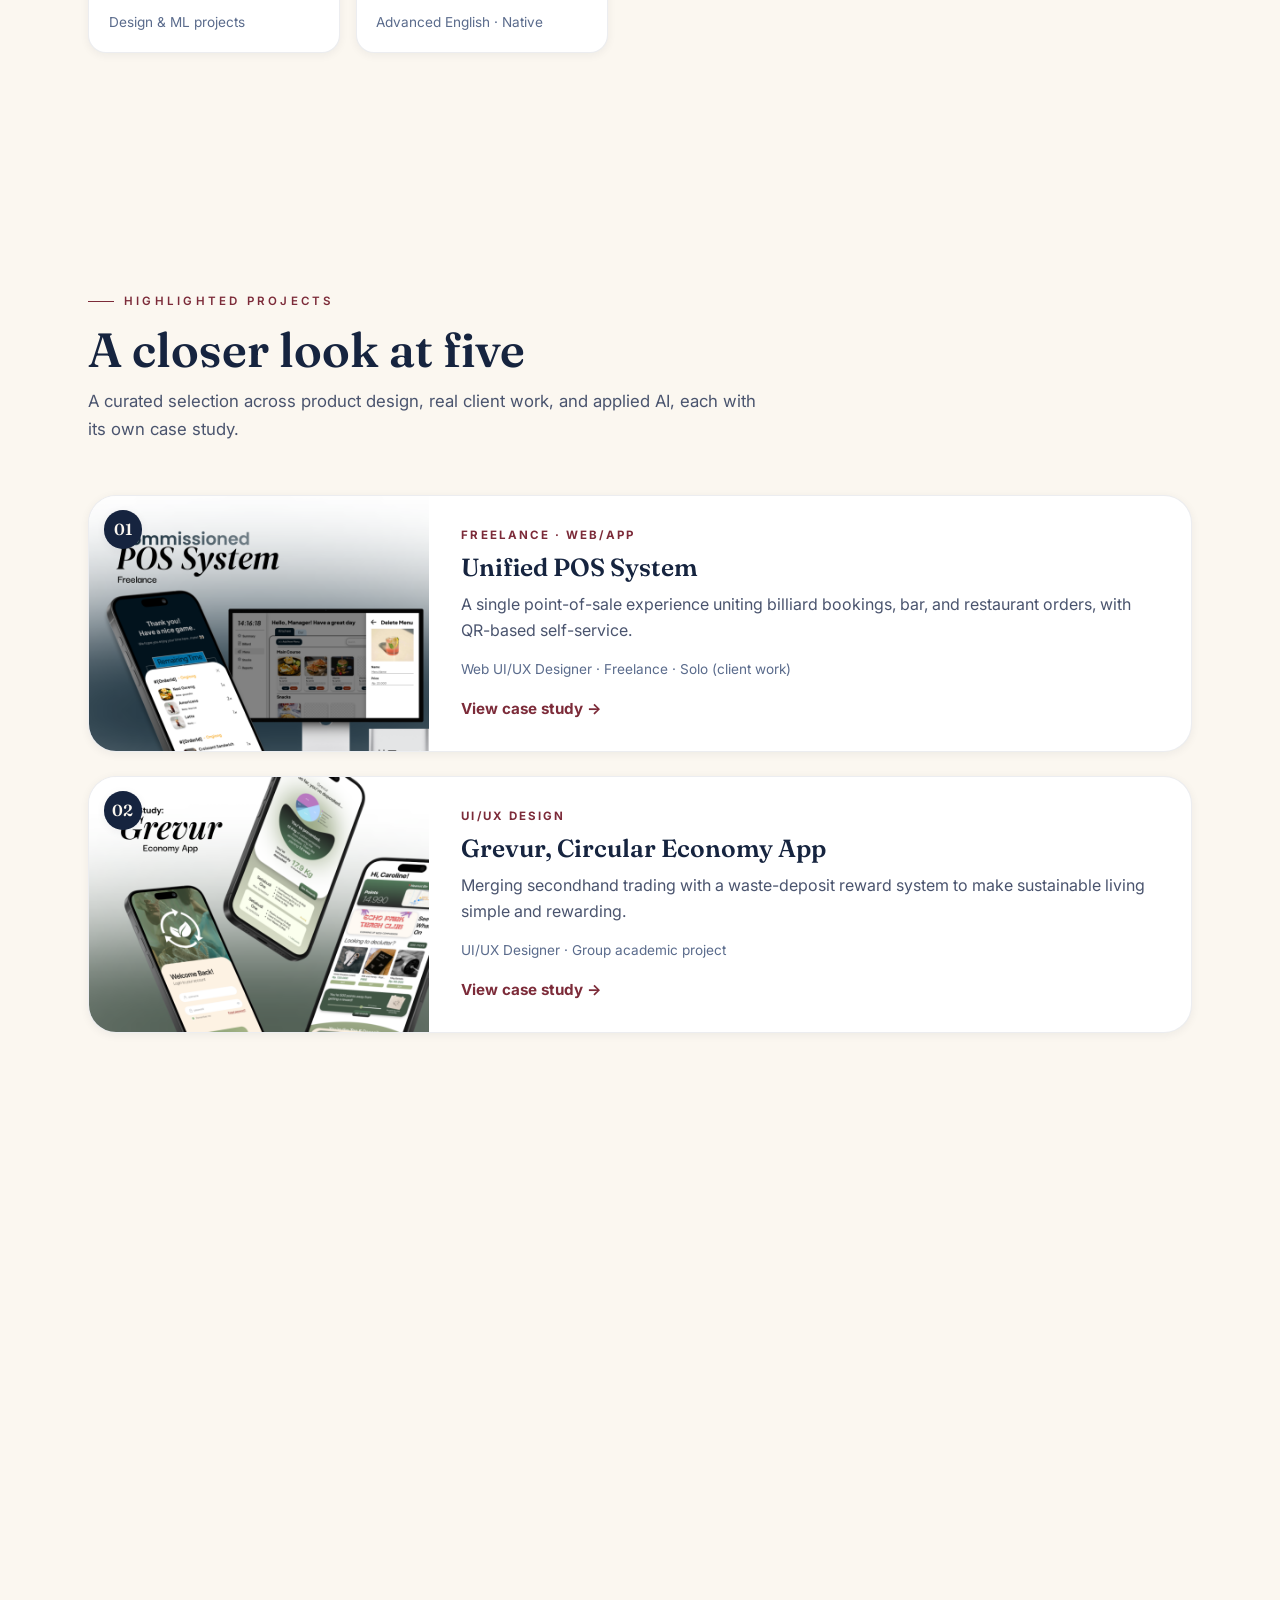
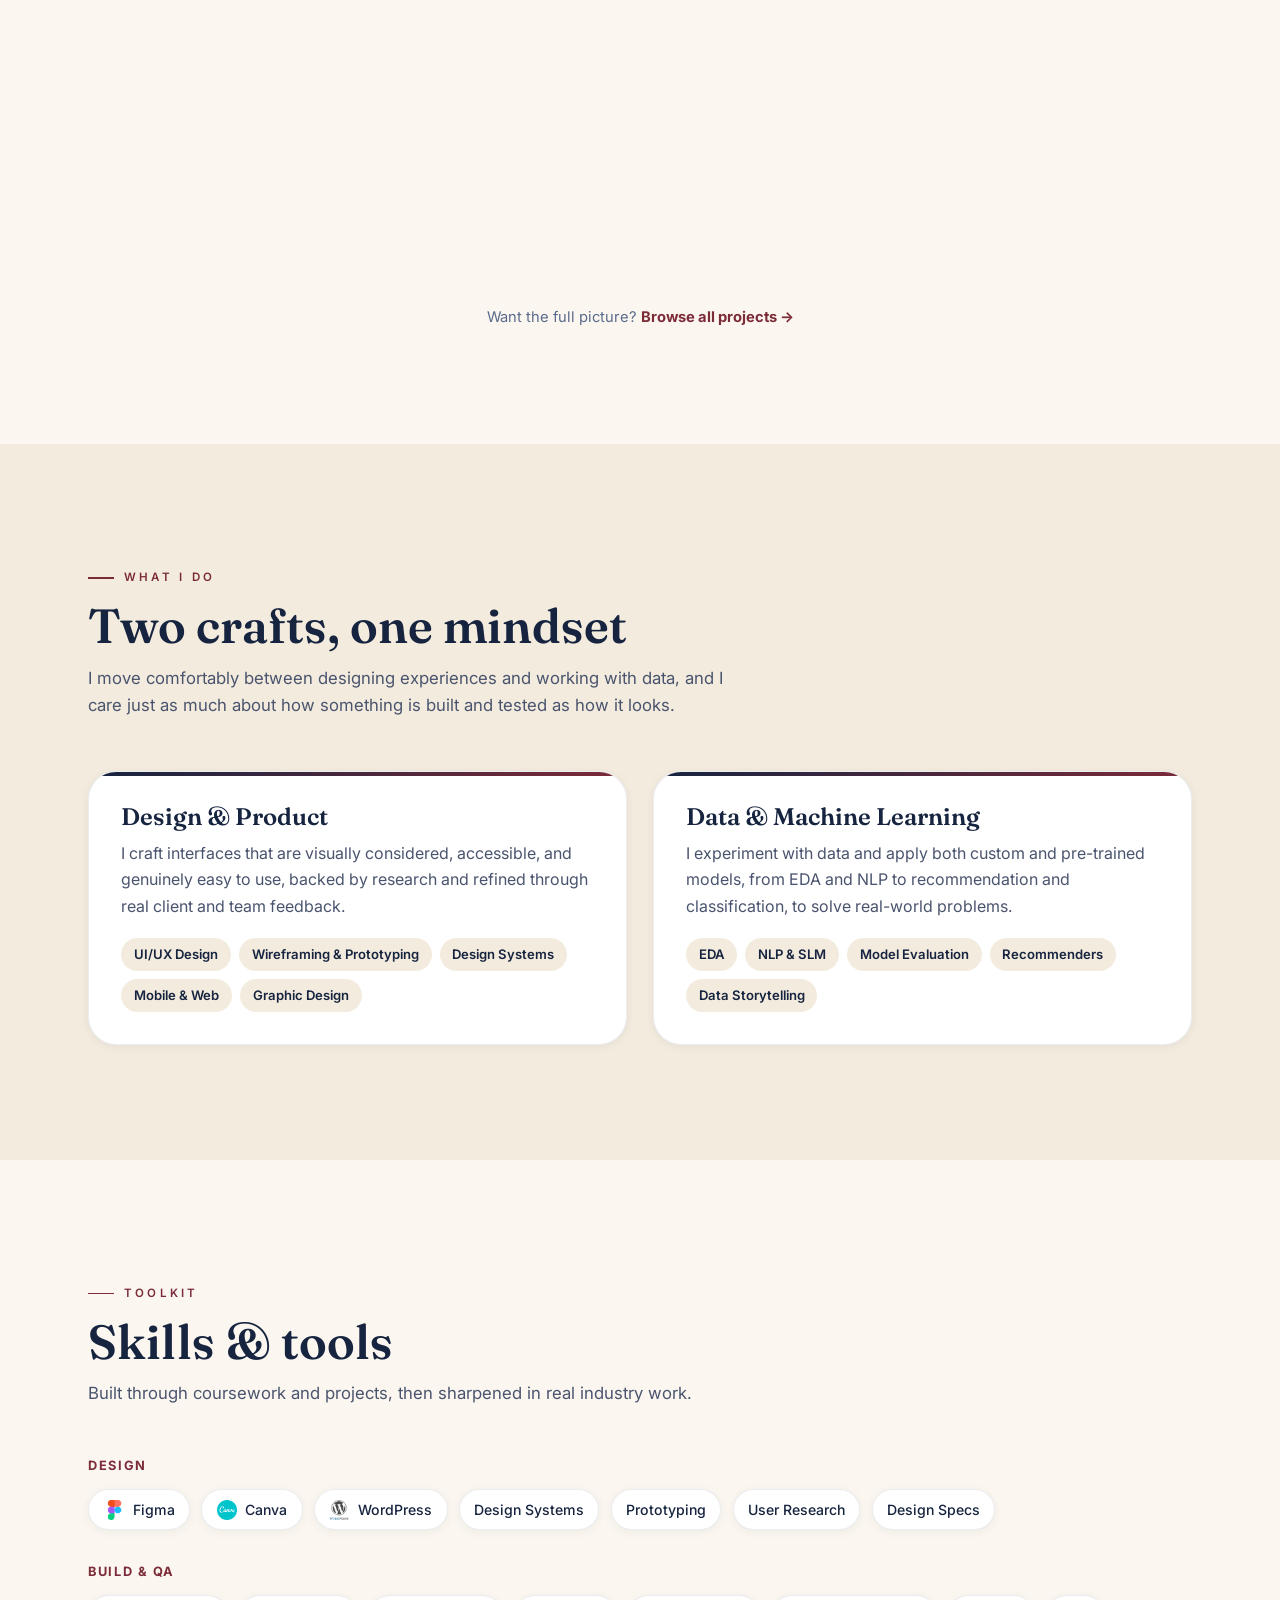
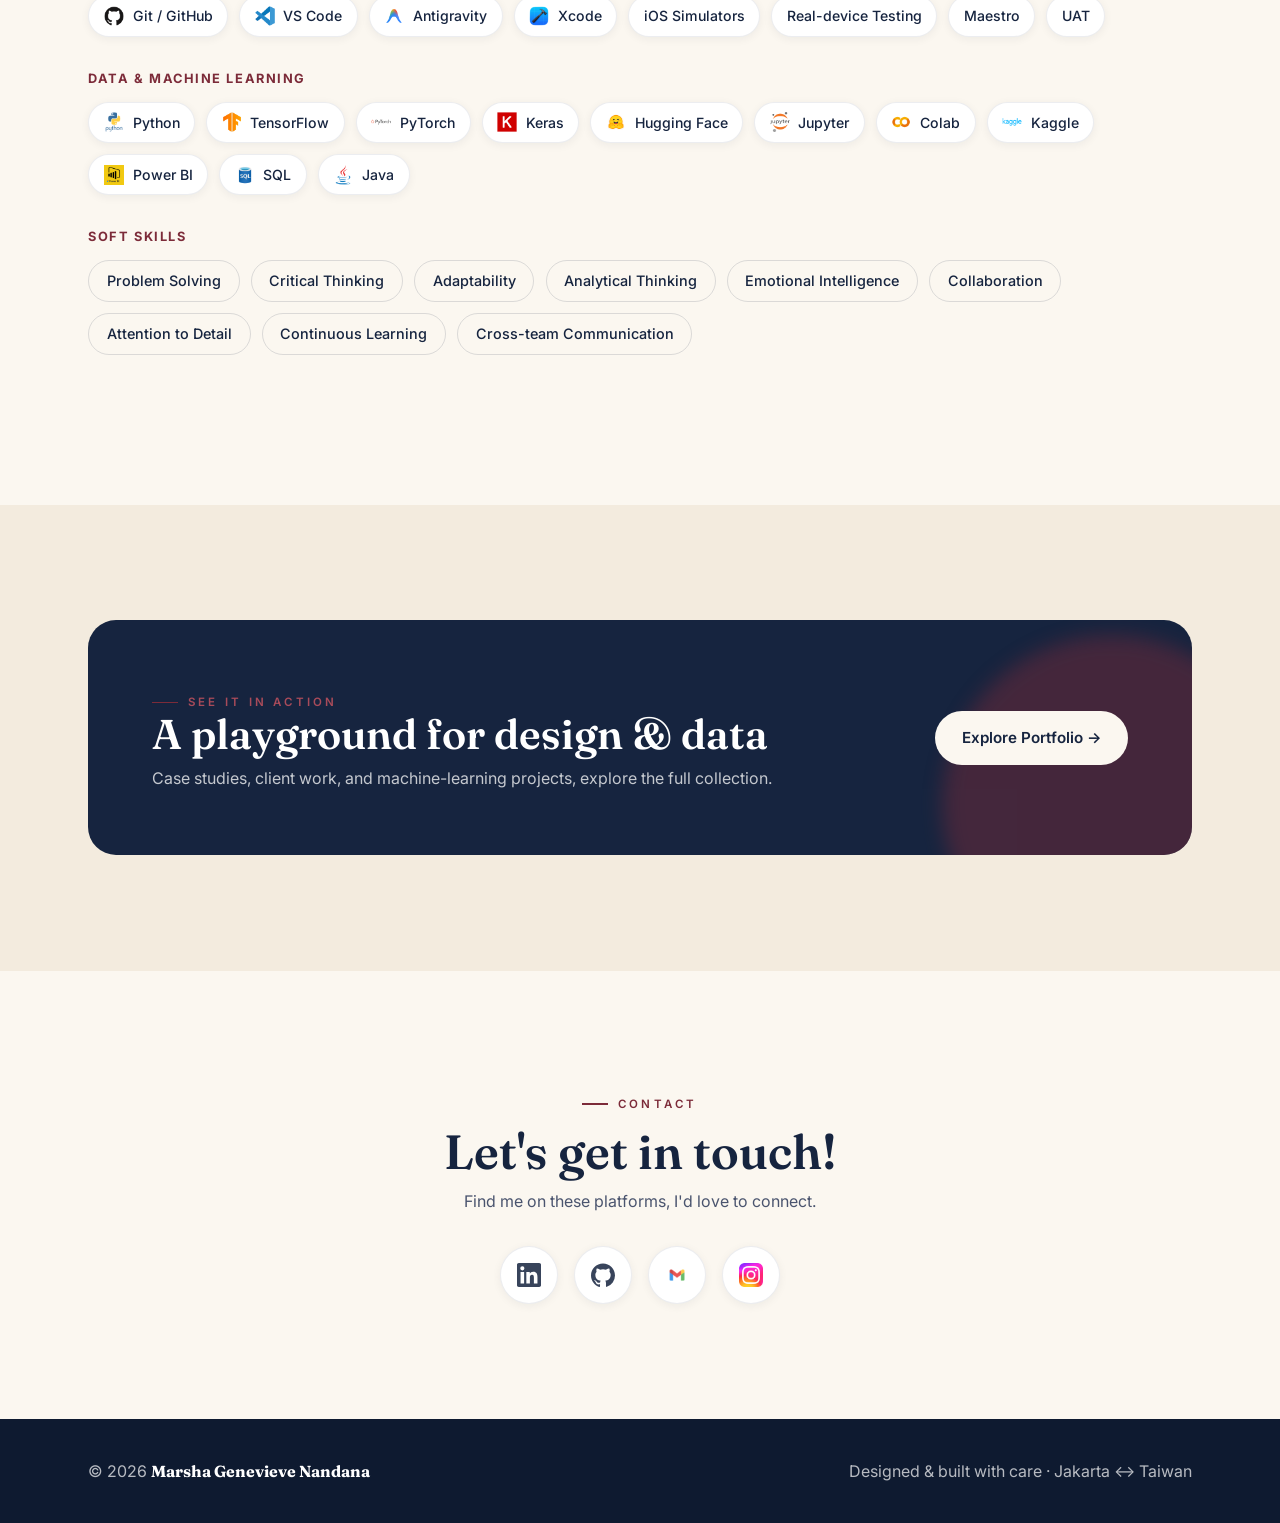
==== commit e6184a4f: "minor changes" ====
--- a/index.html
+++ b/index.html
@@ -105,7 +105,7 @@
       <div class="reveal about__media">
         <div class="hl-card" style="margin-bottom:0">
           <h3>What I bring to a team</h3>
-          <p>A rare blend across the product lifecycle, from research and interface design to building, testing, and
+          <p>A blend across the product lifecycle, from research and interface design to building, testing, and
             shipping on real devices.</p>
           <ul>
             <li>User Research</li>
